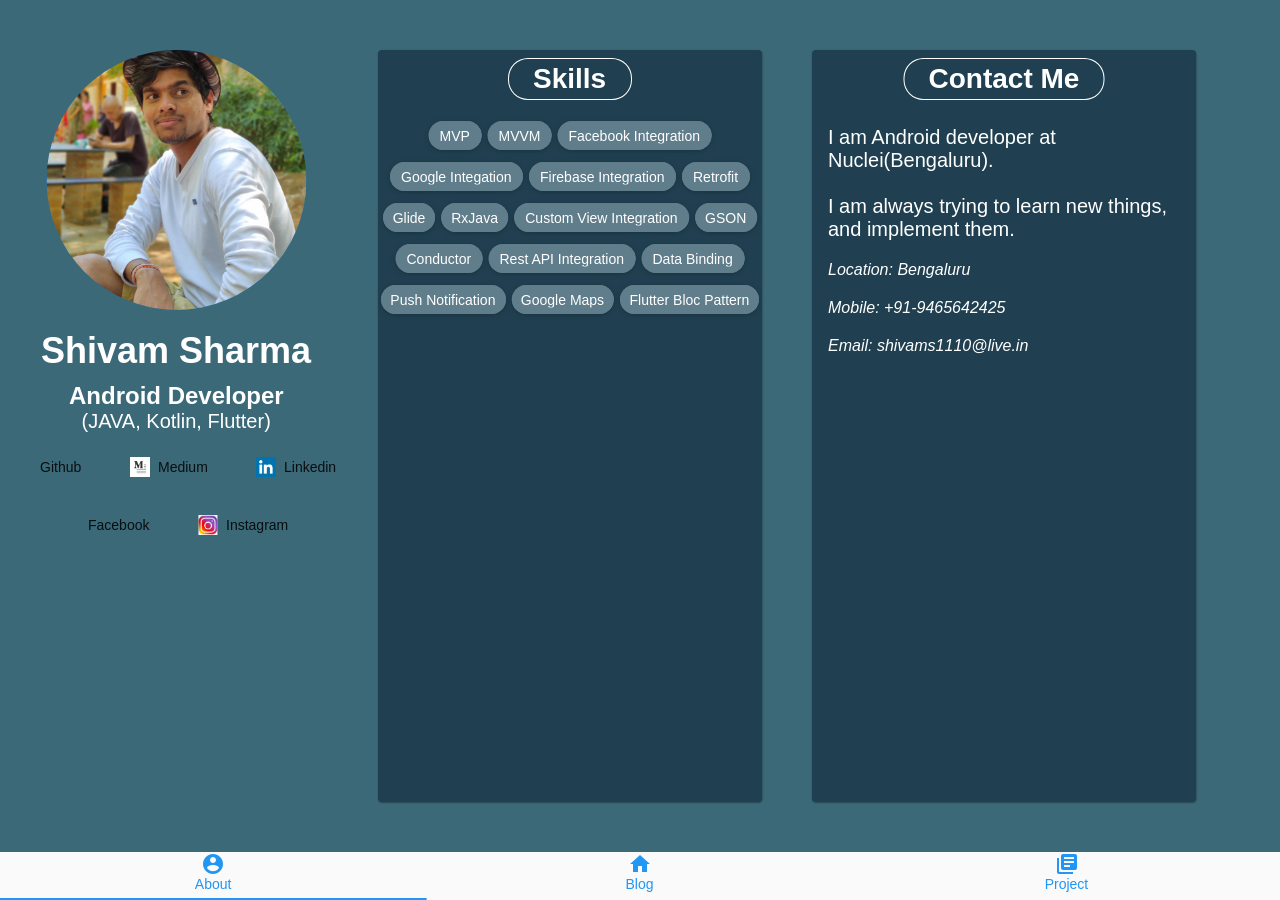
==== index.html @ 861a0473 "add index file" ====
<!DOCTYPE html>
<html>
<head>
  <meta charset="UTF-8">
  <meta content="IE=Edge" http-equiv="X-UA-Compatible">
  <meta name="description" content="A new Flutter project.">

  <!-- iOS meta tags & icons -->
  <meta name="apple-mobile-web-app-capable" content="yes">
  <meta name="apple-mobile-web-app-status-bar-style" content="black">
  <meta name="apple-mobile-web-app-title" content="portfolio">
  <link rel="apple-touch-icon" href="icons/Icon-192.png">

  <!-- Favicon -->
  <link rel="shortcut icon" type="image/png" href="favicon.png"/>

  <title>portfolio</title>
  <link rel="manifest" href="manifest.json">
</head>
<body>
  <!-- This script installs service_worker.js to provide PWA functionality to
       application. For more information, see:
       https://developers.google.com/web/fundamentals/primers/service-workers -->
  <script>
    if ('serviceWorker' in navigator) {
      window.addEventListener('load', function () {
        navigator.serviceWorker.register('flutter_service_worker.js');
      });
    }
  </script>
  <script src="main.dart.js" type="application/javascript"></script>
</body>
</html>
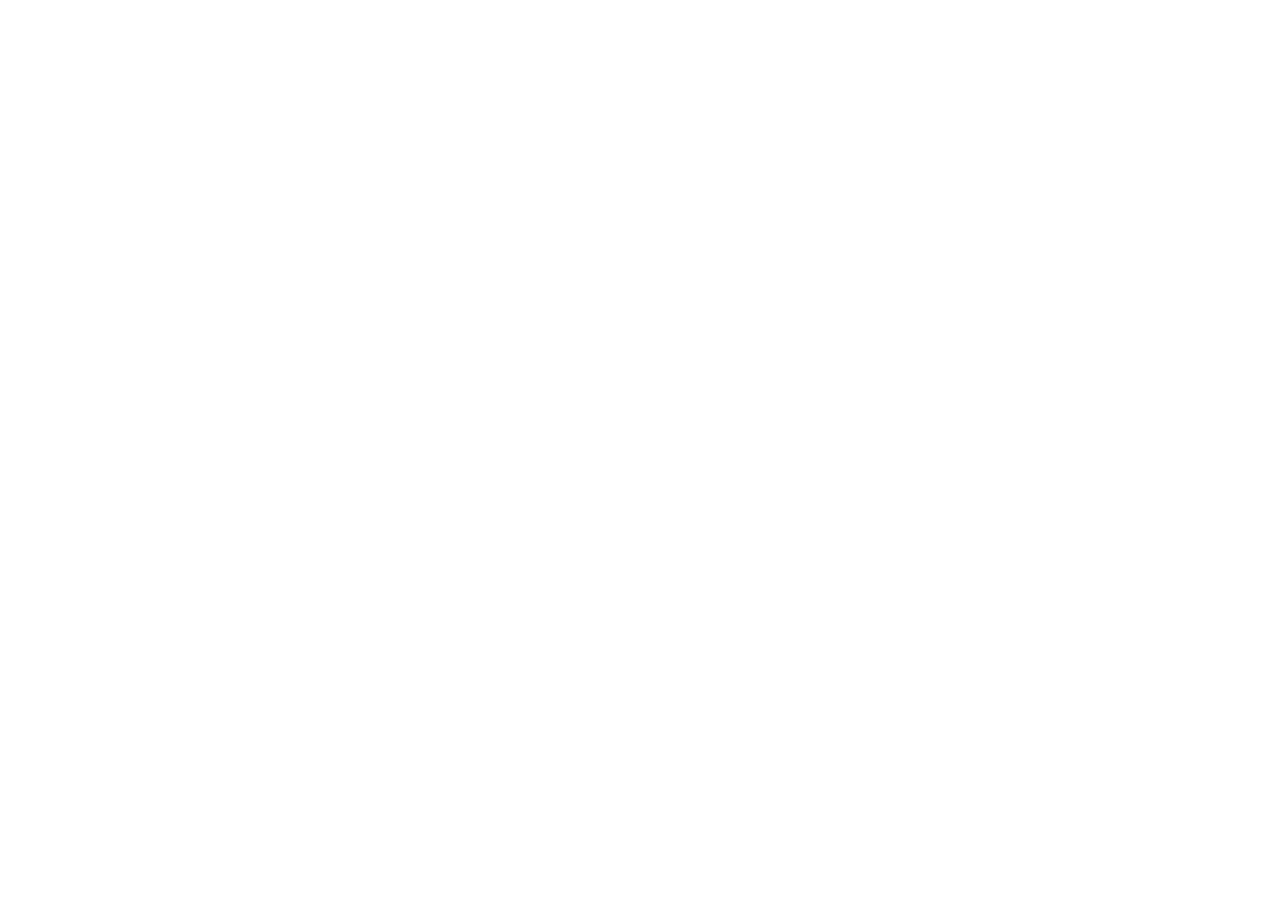
==== commit 79aa2fd2: "Add files via upload new deisgn upgaded" ====
--- a/index.html
+++ b/index.html
@@ -1,6 +1,18 @@
 <!DOCTYPE html>
 <html>
 <head>
+  <!--
+    If you are serving your web app in a path other than the root, change the
+    href value below to reflect the base path you are serving from.
+
+    The path provided below has to start and end with a slash "/" in order for
+    it to work correctly.
+
+    Fore more details:
+    * https://developer.mozilla.org/en-US/docs/Web/HTML/Element/base
+  -->
+  <base href="/">
+
   <meta charset="UTF-8">
   <meta content="IE=Edge" http-equiv="X-UA-Compatible">
   <meta name="description" content="A new Flutter project.">
@@ -12,7 +24,7 @@
   <link rel="apple-touch-icon" href="icons/Icon-192.png">
 
   <!-- Favicon -->
-  <link rel="shortcut icon" type="image/png" href="favicon.png"/>
+  <link rel="icon" type="image/png" href="favicon.png"/>
 
   <title>portfolio</title>
   <link rel="manifest" href="manifest.json">
@@ -23,8 +35,8 @@
        https://developers.google.com/web/fundamentals/primers/service-workers -->
   <script>
     if ('serviceWorker' in navigator) {
-      window.addEventListener('load', function () {
-        navigator.serviceWorker.register('flutter_service_worker.js');
+      window.addEventListener('flutter-first-frame', function () {
+        navigator.serviceWorker.register('flutter_service_worker.js?v=1422278278');
       });
     }
   </script>
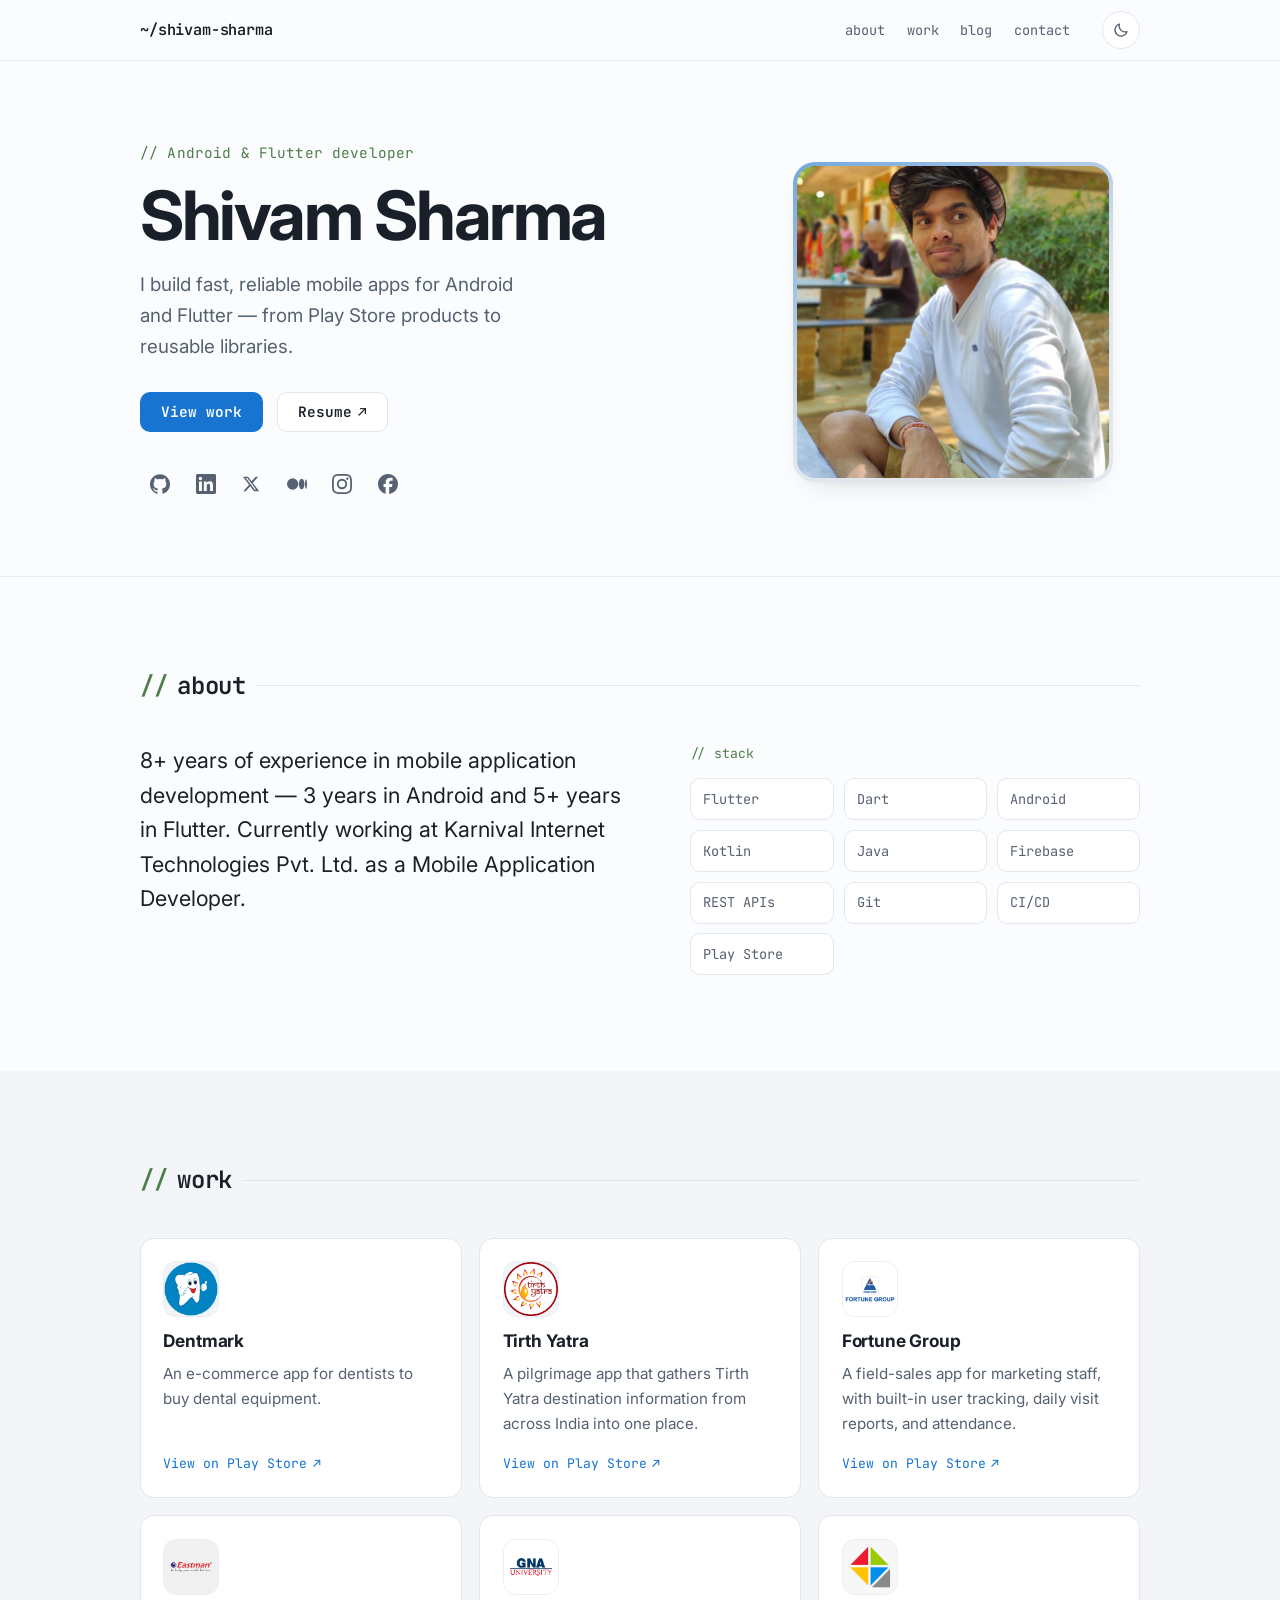
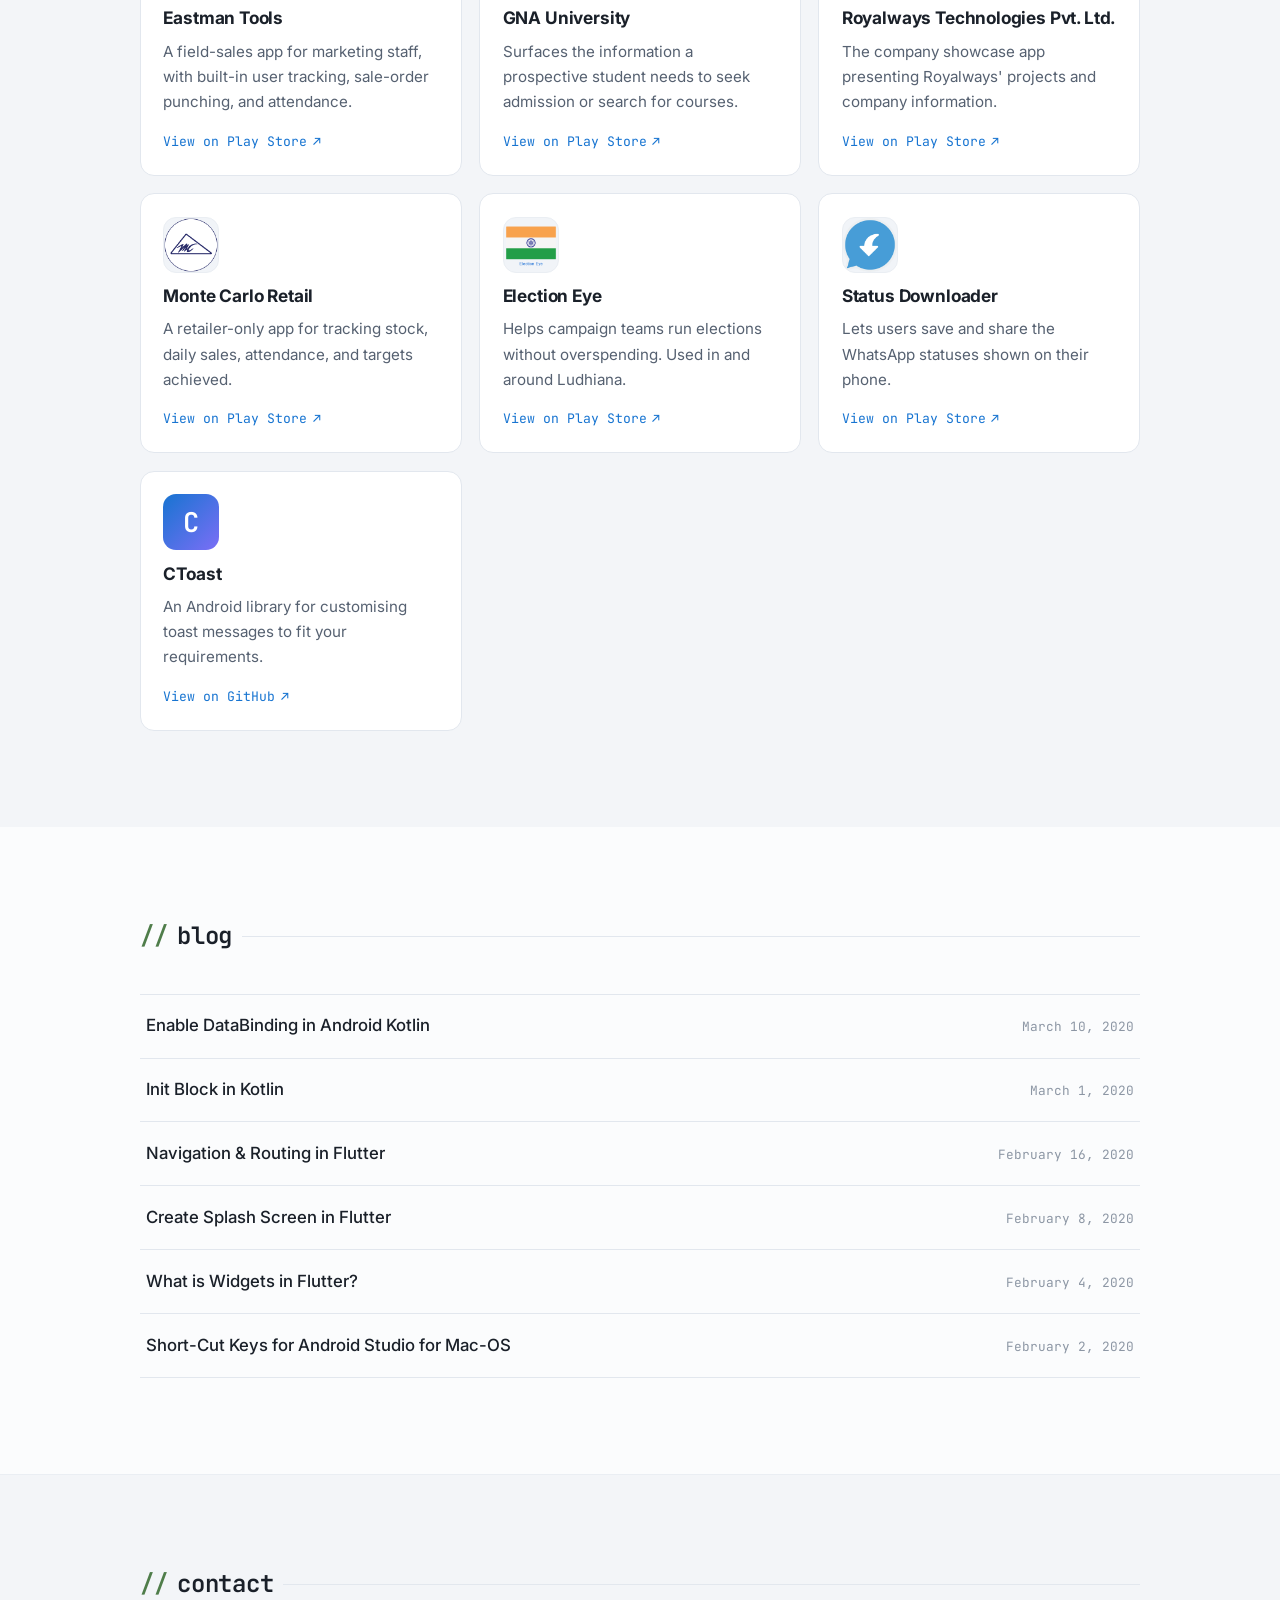
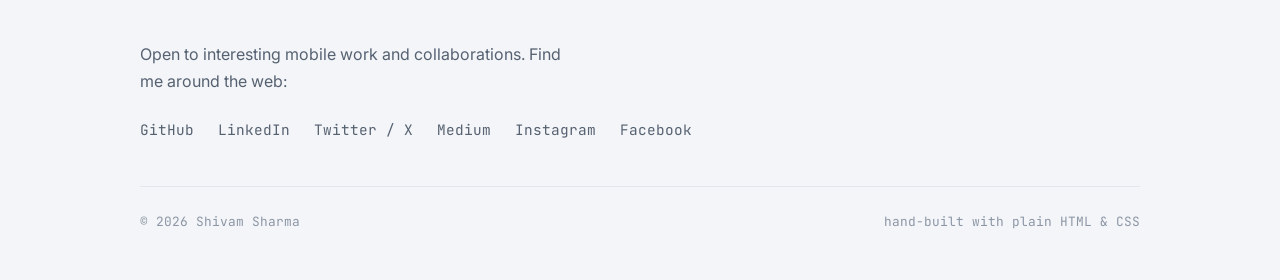
==== commit b2a6ca7c: "Rebuild portfolio as hand-crafted static site Replace the compiled Flutter web loader with a single-" ====
--- a/index.html
+++ b/index.html
@@ -1,45 +1,326 @@
 <!DOCTYPE html>
-<html>
+<html lang="en">
 <head>
-  <!--
-    If you are serving your web app in a path other than the root, change the
-    href value below to reflect the base path you are serving from.
-
-    The path provided below has to start and end with a slash "/" in order for
-    it to work correctly.
-
-    Fore more details:
-    * https://developer.mozilla.org/en-US/docs/Web/HTML/Element/base
-  -->
-  <base href="/">
-
-  <meta charset="UTF-8">
-  <meta content="IE=Edge" http-equiv="X-UA-Compatible">
-  <meta name="description" content="A new Flutter project.">
-
-  <!-- iOS meta tags & icons -->
-  <meta name="apple-mobile-web-app-capable" content="yes">
-  <meta name="apple-mobile-web-app-status-bar-style" content="black">
-  <meta name="apple-mobile-web-app-title" content="portfolio">
-  <link rel="apple-touch-icon" href="icons/Icon-192.png">
-
-  <!-- Favicon -->
-  <link rel="icon" type="image/png" href="favicon.png"/>
-
-  <title>portfolio</title>
-  <link rel="manifest" href="manifest.json">
+  <meta charset="UTF-8" />
+  <meta name="viewport" content="width=device-width, initial-scale=1" />
+
+  <title>Shivam Sharma — Android &amp; Flutter Developer</title>
+  <meta name="description" content="Shivam Sharma is an Android &amp; Flutter developer with 8+ years building mobile apps. Explore projects, writing, and ways to get in touch." />
+  <link rel="canonical" href="https://shivamsharma.dev/" />
+  <meta name="google-site-verification" content="MMOX-iyz2lDUu45Blb4ICnRbIq8Uq2aHwMs-Ljeg_sM" />
+  <meta name="theme-color" content="#0b0e13" media="(prefers-color-scheme: dark)" />
+  <meta name="theme-color" content="#fbfcfd" media="(prefers-color-scheme: light)" />
+  <link rel="icon" type="image/png" href="favicon.png" />
+
+  <!-- Open Graph -->
+  <meta property="og:type" content="website" />
+  <meta property="og:title" content="Shivam Sharma — Android &amp; Flutter Developer" />
+  <meta property="og:description" content="Android &amp; Flutter developer with 8+ years building mobile apps. Projects, writing, and contact." />
+  <meta property="og:url" content="https://shivamsharma.dev/" />
+  <meta property="og:image" content="https://shivamsharma.dev/assets/img/profile.jpg" />
+  <meta property="og:image:alt" content="Portrait of Shivam Sharma" />
+
+  <!-- Twitter -->
+  <meta name="twitter:card" content="summary_large_image" />
+  <meta name="twitter:title" content="Shivam Sharma — Android &amp; Flutter Developer" />
+  <meta name="twitter:description" content="Android &amp; Flutter developer with 8+ years building mobile apps. Projects, writing, and contact." />
+  <meta name="twitter:image" content="https://shivamsharma.dev/assets/img/profile.jpg" />
+
+  <!-- Fonts -->
+  <link rel="preconnect" href="https://fonts.googleapis.com" />
+  <link rel="preconnect" href="https://fonts.gstatic.com" crossorigin />
+  <link href="https://fonts.googleapis.com/css2?family=Inter:wght@400;500;700&family=JetBrains+Mono:wght@400;600&display=swap" rel="stylesheet" />
+
+  <link rel="stylesheet" href="styles.css" />
+
+  <!-- Structured data -->
+  <script type="application/ld+json">
+  {
+    "@context": "https://schema.org",
+    "@type": "Person",
+    "name": "Shivam Sharma",
+    "url": "https://shivamsharma.dev/",
+    "image": "https://shivamsharma.dev/assets/img/profile.jpg",
+    "jobTitle": "Android & Flutter Developer",
+    "sameAs": [
+      "https://github.com/shivams1110",
+      "https://www.linkedin.com/in/shivamsharma11/",
+      "https://twitter.com/shivams_me",
+      "https://theshivamsharma.medium.com/",
+      "https://www.instagram.com/official.shivam/",
+      "https://www.facebook.com/shivams1110"
+    ]
+  }
+  </script>
+
+  <!-- Set theme + progressive-enhancement flag before paint to avoid a flash -->
+  <script>
+    (function () {
+      var root = document.documentElement;
+      root.classList.add("js");
+      try {
+        var saved = localStorage.getItem("theme");
+        var theme = saved || (window.matchMedia("(prefers-color-scheme: light)").matches ? "light" : "dark");
+        root.setAttribute("data-theme", theme);
+      } catch (e) {
+        root.setAttribute("data-theme", "dark");
+      }
+    })();
+  </script>
+
+  <!-- Retire the old Flutter PWA service worker for returning visitors -->
+  <script>
+    if ("serviceWorker" in navigator) {
+      navigator.serviceWorker.getRegistrations().then(function (regs) {
+        regs.forEach(function (reg) { reg.unregister(); });
+      }).catch(function () {});
+      if (window.caches && caches.keys) {
+        caches.keys().then(function (keys) {
+          keys.forEach(function (key) { caches.delete(key); });
+        }).catch(function () {});
+      }
+    }
+  </script>
 </head>
 <body>
-  <!-- This script installs service_worker.js to provide PWA functionality to
-       application. For more information, see:
-       https://developers.google.com/web/fundamentals/primers/service-workers -->
-  <script>
-    if ('serviceWorker' in navigator) {
-      window.addEventListener('flutter-first-frame', function () {
-        navigator.serviceWorker.register('flutter_service_worker.js?v=1422278278');
-      });
-    }
-  </script>
-  <script src="main.dart.js" type="application/javascript"></script>
+  <a class="skip-link" href="#main">Skip to content</a>
+
+  <header class="nav" role="banner">
+    <div class="nav__inner container">
+      <a class="wordmark" href="#top" aria-label="Shivam Sharma — home">~/shivam-sharma</a>
+      <nav class="nav__links" aria-label="Section navigation">
+        <a href="#about">about</a>
+        <a href="#work">work</a>
+        <a href="#blog">blog</a>
+        <a href="#contact">contact</a>
+      </nav>
+      <button class="theme-toggle" type="button" aria-label="Toggle color theme">
+        <svg class="theme-toggle__icon theme-toggle__icon--sun" viewBox="0 0 24 24" width="18" height="18" aria-hidden="true" focusable="false">
+          <circle cx="12" cy="12" r="4.2" fill="none" stroke="currentColor" stroke-width="1.7" />
+          <g stroke="currentColor" stroke-width="1.7" stroke-linecap="round">
+            <line x1="12" y1="2.5" x2="12" y2="5" />
+            <line x1="12" y1="19" x2="12" y2="21.5" />
+            <line x1="2.5" y1="12" x2="5" y2="12" />
+            <line x1="19" y1="12" x2="21.5" y2="12" />
+            <line x1="5.2" y1="5.2" x2="6.9" y2="6.9" />
+            <line x1="17.1" y1="17.1" x2="18.8" y2="18.8" />
+            <line x1="5.2" y1="18.8" x2="6.9" y2="17.1" />
+            <line x1="17.1" y1="6.9" x2="18.8" y2="5.2" />
+          </g>
+        </svg>
+        <svg class="theme-toggle__icon theme-toggle__icon--moon" viewBox="0 0 24 24" width="18" height="18" aria-hidden="true" focusable="false">
+          <path d="M20 14.2A8.2 8.2 0 0 1 9.8 4a8.2 8.2 0 1 0 10.2 10.2z" fill="none" stroke="currentColor" stroke-width="1.7" stroke-linejoin="round" />
+        </svg>
+      </button>
+    </div>
+  </header>
+
+  <main id="main">
+    <header class="hero" id="top">
+      <div class="hero__inner container">
+        <div class="hero__text">
+          <p class="hero__eyebrow">// Android &amp; Flutter developer</p>
+          <h1 class="hero__name">Shivam Sharma</h1>
+          <p class="hero__tagline">I build fast, reliable mobile apps for Android and Flutter — from Play Store products to reusable libraries.</p>
+          <div class="hero__actions">
+            <a class="btn btn--primary" href="#work">View work</a>
+            <a class="btn btn--ghost" href="https://drive.google.com/file/d/1tiOC9bgEGX8TKTTpTkTt63_Yw4y2o0ys/view?usp=sharing" target="_blank" rel="noopener">Resume <span aria-hidden="true">↗</span></a>
+          </div>
+          <ul class="social-row" aria-label="Social profiles">
+            <li>
+              <a href="https://github.com/shivams1110" target="_blank" rel="noopener" aria-label="GitHub">
+                <svg viewBox="0 0 24 24" width="20" height="20" aria-hidden="true" focusable="false"><path fill="currentColor" d="M12 .297c-6.63 0-12 5.373-12 12 0 5.303 3.438 9.8 8.205 11.385.6.113.82-.258.82-.577 0-.285-.01-1.04-.015-2.04-3.338.724-4.042-1.61-4.042-1.61C4.422 18.07 3.633 17.7 3.633 17.7c-1.087-.744.084-.729.084-.729 1.205.084 1.838 1.236 1.838 1.236 1.07 1.835 2.809 1.305 3.495.998.108-.776.417-1.305.76-1.605-2.665-.3-5.466-1.332-5.466-5.93 0-1.31.465-2.38 1.235-3.22-.135-.303-.54-1.523.105-3.176 0 0 1.005-.322 3.3 1.23.96-.267 1.98-.399 3-.405 1.02.006 2.04.138 3 .405 2.28-1.552 3.285-1.23 3.285-1.23.645 1.653.24 2.873.12 3.176.765.84 1.23 1.91 1.23 3.22 0 4.61-2.805 5.625-5.475 5.92.42.36.81 1.096.81 2.22 0 1.606-.015 2.896-.015 3.286 0 .315.21.69.825.57C20.565 22.092 24 17.592 24 12.297c0-6.627-5.373-12-12-12" /></svg>
+              </a>
+            </li>
+            <li>
+              <a href="https://www.linkedin.com/in/shivamsharma11/" target="_blank" rel="noopener" aria-label="LinkedIn">
+                <svg viewBox="0 0 24 24" width="20" height="20" aria-hidden="true" focusable="false"><path fill="currentColor" d="M20.447 20.452h-3.554v-5.569c0-1.328-.027-3.037-1.852-3.037-1.853 0-2.136 1.445-2.136 2.939v5.667H9.351V9h3.414v1.561h.046c.477-.9 1.637-1.85 3.37-1.85 3.601 0 4.267 2.37 4.267 5.455v6.286zM5.337 7.433a2.062 2.062 0 0 1-2.063-2.065 2.064 2.064 0 1 1 2.063 2.065zm1.782 13.019H3.555V9h3.564v11.452zM22.225 0H1.771C.792 0 0 .774 0 1.729v20.542C0 23.227.792 24 1.771 24h20.451C23.2 24 24 23.227 24 22.271V1.729C24 .774 23.2 0 22.222 0h.003z" /></svg>
+              </a>
+            </li>
+            <li>
+              <a href="https://twitter.com/shivams_me" target="_blank" rel="noopener" aria-label="X (Twitter)">
+                <svg viewBox="0 0 24 24" width="18" height="18" aria-hidden="true" focusable="false"><path fill="currentColor" d="M18.244 2.25h3.308l-7.227 8.26 8.502 11.24H16.17l-5.214-6.817L4.99 21.75H1.68l7.73-8.835L1.254 2.25H8.08l4.713 6.231zm-1.161 17.52h1.833L7.084 4.126H5.117z" /></svg>
+              </a>
+            </li>
+            <li>
+              <a href="https://theshivamsharma.medium.com/" target="_blank" rel="noopener" aria-label="Medium">
+                <svg viewBox="0 0 24 24" width="20" height="20" aria-hidden="true" focusable="false"><path fill="currentColor" d="M13.54 12a6.8 6.8 0 0 1-6.77 6.82A6.8 6.8 0 0 1 0 12a6.8 6.8 0 0 1 6.77-6.82A6.8 6.8 0 0 1 13.54 12zm7.42 0c0 3.54-1.51 6.42-3.38 6.42-1.87 0-3.39-2.88-3.39-6.42s1.52-6.42 3.39-6.42 3.38 2.88 3.38 6.42M24 12c0 3.17-.53 5.75-1.19 5.75-.66 0-1.19-2.58-1.19-5.75s.53-5.75 1.19-5.75C23.47 6.25 24 8.83 24 12z" /></svg>
+              </a>
+            </li>
+            <li>
+              <a href="https://www.instagram.com/official.shivam/" target="_blank" rel="noopener" aria-label="Instagram">
+                <svg viewBox="0 0 24 24" width="20" height="20" aria-hidden="true" focusable="false"><path fill="currentColor" d="M12 2.163c3.204 0 3.584.012 4.85.07 3.252.148 4.771 1.691 4.919 4.919.058 1.265.069 1.645.069 4.849 0 3.205-.012 3.584-.069 4.849-.149 3.225-1.664 4.771-4.919 4.919-1.266.058-1.644.07-4.85.07-3.204 0-3.584-.012-4.849-.07-3.26-.149-4.771-1.699-4.919-4.92-.058-1.265-.07-1.644-.07-4.849 0-3.204.013-3.583.07-4.849.149-3.227 1.664-4.771 4.919-4.919 1.266-.057 1.645-.069 4.849-.069zM12 0C8.741 0 8.333.014 7.053.072 2.695.272.273 2.69.073 7.052.014 8.333 0 8.741 0 12c0 3.259.014 3.668.072 4.948.2 4.358 2.618 6.78 6.98 6.98C8.333 23.986 8.741 24 12 24c3.259 0 3.668-.014 4.948-.072 4.354-.2 6.782-2.618 6.979-6.98.059-1.28.073-1.689.073-4.948 0-3.259-.014-3.667-.072-4.947-.196-4.354-2.617-6.78-6.979-6.98C15.668.014 15.259 0 12 0zm0 5.838a6.162 6.162 0 1 0 0 12.324 6.162 6.162 0 0 0 0-12.324zM12 16a4 4 0 1 1 0-8 4 4 0 0 1 0 8zm6.406-11.845a1.44 1.44 0 1 0 0 2.881 1.44 1.44 0 0 0 0-2.881z" /></svg>
+              </a>
+            </li>
+            <li>
+              <a href="https://www.facebook.com/shivams1110" target="_blank" rel="noopener" aria-label="Facebook">
+                <svg viewBox="0 0 24 24" width="20" height="20" aria-hidden="true" focusable="false"><path fill="currentColor" d="M9.101 23.691v-7.98H6.627v-3.667h2.474v-1.58c0-4.085 1.848-5.978 5.858-5.978.401 0 .955.042 1.468.103a8.68 8.68 0 0 1 1.141.195v3.325a8.623 8.623 0 0 0-.653-.036 26.805 26.805 0 0 0-.733-.009c-.707 0-1.259.096-1.675.309a1.686 1.686 0 0 0-.679.622c-.258.42-.374.995-.374 1.752v1.297h3.919l-.386 2.103-.287 1.564h-3.246v8.245C19.396 23.238 24 18.179 24 12.044c0-6.627-5.373-12-12-12s-12 5.373-12 12c0 5.628 3.874 10.35 9.101 11.647z" /></svg>
+              </a>
+            </li>
+          </ul>
+        </div>
+        <div class="hero__portrait">
+          <img src="assets/img/profile.jpg" width="440" height="440" alt="Portrait of Shivam Sharma" />
+        </div>
+      </div>
+    </header>
+
+    <section class="section" id="about">
+      <div class="container">
+        <h2 class="section__heading"><span class="comment">//</span> about</h2>
+        <div class="about">
+          <p class="about__bio">8+ years of experience in mobile application development — 3 years in Android and 5+ years in Flutter. Currently working at Karnival Internet Technologies Pvt. Ltd. as a Mobile Application Developer.</p>
+          <div class="about__skills">
+            <p class="skills__label">// stack</p>
+            <ul class="skills">
+              <li>Flutter</li>
+              <li>Dart</li>
+              <li>Android</li>
+              <li>Kotlin</li>
+              <li>Java</li>
+              <li>Firebase</li>
+              <li>REST APIs</li>
+              <li>Git</li>
+              <li>CI/CD</li>
+              <li>Play Store</li>
+            </ul>
+          </div>
+        </div>
+      </div>
+    </section>
+
+    <section class="section" id="work">
+      <div class="container">
+        <h2 class="section__heading"><span class="comment">//</span> work</h2>
+        <ul class="projects">
+          <li class="card reveal">
+            <div class="card__icon"><img src="assets/img/projects/dentmark.webp" width="56" height="56" alt="" loading="lazy" /></div>
+            <h3 class="card__title">Dentmark</h3>
+            <p class="card__desc">An e-commerce app for dentists to buy dental equipment.</p>
+            <a class="card__link" href="https://play.google.com/store/apps/details?id=com.royalways.dentmark" target="_blank" rel="noopener">View on Play Store <span aria-hidden="true">↗</span></a>
+          </li>
+          <li class="card reveal">
+            <div class="card__icon"><img src="assets/img/projects/tirth-yatra.webp" width="56" height="56" alt="" loading="lazy" /></div>
+            <h3 class="card__title">Tirth Yatra</h3>
+            <p class="card__desc">A pilgrimage app that gathers Tirth Yatra destination information from across India into one place.</p>
+            <a class="card__link" href="https://play.google.com/store/apps/details?id=com.royalways.tirathyatra" target="_blank" rel="noopener">View on Play Store <span aria-hidden="true">↗</span></a>
+          </li>
+          <li class="card reveal">
+            <div class="card__icon"><img src="assets/img/projects/fortune-group.webp" width="56" height="56" alt="" loading="lazy" /></div>
+            <h3 class="card__title">Fortune Group</h3>
+            <p class="card__desc">A field-sales app for marketing staff, with built-in user tracking, daily visit reports, and attendance.</p>
+            <a class="card__link" href="https://play.google.com/store/apps/details?id=com.royalways.fortunegroup" target="_blank" rel="noopener">View on Play Store <span aria-hidden="true">↗</span></a>
+          </li>
+          <li class="card reveal">
+            <div class="card__icon"><img src="assets/img/projects/eastman-tools.webp" width="56" height="56" alt="" loading="lazy" /></div>
+            <h3 class="card__title">Eastman Tools</h3>
+            <p class="card__desc">A field-sales app for marketing staff, with built-in user tracking, sale-order punching, and attendance.</p>
+            <a class="card__link" href="https://play.google.com/store/apps/details?id=com.royalways.eastmantools" target="_blank" rel="noopener">View on Play Store <span aria-hidden="true">↗</span></a>
+          </li>
+          <li class="card reveal">
+            <div class="card__icon"><img src="assets/img/projects/gna-university.webp" width="56" height="56" alt="" loading="lazy" /></div>
+            <h3 class="card__title">GNA University</h3>
+            <p class="card__desc">Surfaces the information a prospective student needs to seek admission or search for courses.</p>
+            <a class="card__link" href="https://play.google.com/store/apps/details?id=com.royalways.gnauniversity" target="_blank" rel="noopener">View on Play Store <span aria-hidden="true">↗</span></a>
+          </li>
+          <li class="card reveal">
+            <div class="card__icon"><img src="assets/img/projects/royalways.webp" width="56" height="56" alt="" loading="lazy" /></div>
+            <h3 class="card__title">Royalways Technologies Pvt. Ltd.</h3>
+            <p class="card__desc">The company showcase app presenting Royalways' projects and company information.</p>
+            <a class="card__link" href="https://play.google.com/store/apps/details?id=com.royalways.royalways" target="_blank" rel="noopener">View on Play Store <span aria-hidden="true">↗</span></a>
+          </li>
+          <li class="card reveal">
+            <div class="card__icon"><img src="assets/img/projects/monte-carlo.webp" width="56" height="56" alt="" loading="lazy" /></div>
+            <h3 class="card__title">Monte Carlo Retail</h3>
+            <p class="card__desc">A retailer-only app for tracking stock, daily sales, attendance, and targets achieved.</p>
+            <a class="card__link" href="https://play.google.com/store/apps/details?id=com.royalways.montecarloretail" target="_blank" rel="noopener">View on Play Store <span aria-hidden="true">↗</span></a>
+          </li>
+          <li class="card reveal">
+            <div class="card__icon"><img src="assets/img/projects/election-eye.webp" width="56" height="56" alt="" loading="lazy" /></div>
+            <h3 class="card__title">Election Eye</h3>
+            <p class="card__desc">Helps campaign teams run elections without overspending. Used in and around Ludhiana.</p>
+            <a class="card__link" href="https://play.google.com/store/apps/details?id=election.royalways.com" target="_blank" rel="noopener">View on Play Store <span aria-hidden="true">↗</span></a>
+          </li>
+          <li class="card reveal">
+            <div class="card__icon"><img src="assets/img/projects/status-downloader.webp" width="56" height="56" alt="" loading="lazy" /></div>
+            <h3 class="card__title">Status Downloader</h3>
+            <p class="card__desc">Lets users save and share the WhatsApp statuses shown on their phone.</p>
+            <a class="card__link" href="https://play.google.com/store/apps/details?id=com.developertechie.statusdownloader" target="_blank" rel="noopener">View on Play Store <span aria-hidden="true">↗</span></a>
+          </li>
+          <li class="card reveal">
+            <div class="card__icon card__icon--mono" aria-hidden="true"><span>C</span></div>
+            <h3 class="card__title">CToast</h3>
+            <p class="card__desc">An Android library for customising toast messages to fit your requirements.</p>
+            <a class="card__link" href="https://github.com/shivams1011/CToast" target="_blank" rel="noopener">View on GitHub <span aria-hidden="true">↗</span></a>
+          </li>
+        </ul>
+      </div>
+    </section>
+
+    <section class="section" id="blog">
+      <div class="container">
+        <h2 class="section__heading"><span class="comment">//</span> blog</h2>
+        <ul class="posts">
+          <li class="post reveal">
+            <a class="post__link" href="http://developertechie.com/2020/03/enable-databinding-in-android-kotlin/" target="_blank" rel="noopener">
+              <span class="post__title">Enable DataBinding in Android Kotlin</span>
+              <time class="post__date" datetime="2020-03-10">March 10, 2020</time>
+            </a>
+          </li>
+          <li class="post reveal">
+            <a class="post__link" href="http://developertechie.com/2020/03/init-block-in-kotlin/" target="_blank" rel="noopener">
+              <span class="post__title">Init Block in Kotlin</span>
+              <time class="post__date" datetime="2020-03-01">March 1, 2020</time>
+            </a>
+          </li>
+          <li class="post reveal">
+            <a class="post__link" href="http://developertechie.com/2020/02/navigation-routing-in-flutter/" target="_blank" rel="noopener">
+              <span class="post__title">Navigation &amp; Routing in Flutter</span>
+              <time class="post__date" datetime="2020-02-16">February 16, 2020</time>
+            </a>
+          </li>
+          <li class="post reveal">
+            <a class="post__link" href="http://developertechie.com/2020/02/create-splash-screen-in-flutter/" target="_blank" rel="noopener">
+              <span class="post__title">Create Splash Screen in Flutter</span>
+              <time class="post__date" datetime="2020-02-08">February 8, 2020</time>
+            </a>
+          </li>
+          <li class="post reveal">
+            <a class="post__link" href="http://developertechie.com/2020/02/what-is-widgets-in-flutter/" target="_blank" rel="noopener">
+              <span class="post__title">What is Widgets in Flutter?</span>
+              <time class="post__date" datetime="2020-02-04">February 4, 2020</time>
+            </a>
+          </li>
+          <li class="post reveal">
+            <a class="post__link" href="http://developertechie.com/2020/02/short-cut-keys-for-android-studio-for-mac-os/" target="_blank" rel="noopener">
+              <span class="post__title">Short-Cut Keys for Android Studio for Mac-OS</span>
+              <time class="post__date" datetime="2020-02-02">February 2, 2020</time>
+            </a>
+          </li>
+        </ul>
+      </div>
+    </section>
+  </main>
+
+  <footer class="footer" id="contact">
+    <div class="container">
+      <h2 class="section__heading"><span class="comment">//</span> contact</h2>
+      <p class="footer__lead">Open to interesting mobile work and collaborations. Find me around the web:</p>
+      <ul class="footer__links">
+        <li><a href="https://github.com/shivams1110" target="_blank" rel="noopener">GitHub</a></li>
+        <li><a href="https://www.linkedin.com/in/shivamsharma11/" target="_blank" rel="noopener">LinkedIn</a></li>
+        <li><a href="https://twitter.com/shivams_me" target="_blank" rel="noopener">Twitter / X</a></li>
+        <li><a href="https://theshivamsharma.medium.com/" target="_blank" rel="noopener">Medium</a></li>
+        <li><a href="https://www.instagram.com/official.shivam/" target="_blank" rel="noopener">Instagram</a></li>
+        <li><a href="https://www.facebook.com/shivams1110" target="_blank" rel="noopener">Facebook</a></li>
+      </ul>
+      <div class="footer__meta">
+        <span>© <span id="year">2026</span> Shivam Sharma</span>
+        <span class="footer__built">hand-built with plain HTML &amp; CSS</span>
+      </div>
+    </div>
+  </footer>
+
+  <script src="main.js" defer></script>
 </body>
 </html>
--- a/styles.css
+++ b/styles.css
@@ -0,0 +1,525 @@
+/* =============================================================
+   Shivam Sharma — portfolio
+   Modern dev-minimal: the page as a well-commented source file.
+   JetBrains Mono = structural/machine layer, Inter = prose layer.
+   ============================================================= */
+
+:root {
+  /* dark is the default theme (also the no-JS fallback) */
+  --bg: #0b0e13;
+  --bg-soft: #0f131a;
+  --surface: #141a22;
+  --surface-2: #1a212b;
+  --border: #262d39;
+  --border-soft: #1d232d;
+
+  --text: #e7ebf2;
+  --text-muted: #97a1b1;
+  --text-faint: #616b78;
+
+  --accent: #58b7f5;        /* interactive: links, buttons, focus */
+  --accent-strong: #7cc7f7;
+  --accent-contrast: #06121c; /* text on filled accent */
+  --comment: #7ea87a;       /* reserved for the // section markers */
+
+  --mono: "JetBrains Mono", ui-monospace, SFMono-Regular, Menlo, Consolas, monospace;
+  --sans: "Inter", -apple-system, BlinkMacSystemFont, "Segoe UI", Roboto, Helvetica, Arial, sans-serif;
+
+  --radius: 14px;
+  --radius-sm: 10px;
+  --maxw: 1080px;
+  --pad-x: clamp(1.25rem, 5vw, 2.5rem);
+  --shadow: 0 1px 0 rgba(255, 255, 255, 0.02), 0 12px 30px -18px rgba(0, 0, 0, 0.7);
+}
+
+:root[data-theme="light"] {
+  --bg: #fbfcfd;
+  --bg-soft: #f3f5f8;
+  --surface: #ffffff;
+  --surface-2: #f1f4f8;
+  --border: #e2e7ee;
+  --border-soft: #eaeef3;
+
+  --text: #1a2029;
+  --text-muted: #566171;
+  --text-faint: #8c96a4;
+
+  --accent: #1774d1;
+  --accent-strong: #135fac;
+  --accent-contrast: #ffffff;
+  --comment: #4f7d4a;
+
+  --shadow: 0 1px 0 rgba(16, 24, 40, 0.02), 0 14px 30px -20px rgba(16, 24, 40, 0.25);
+}
+
+/* ---------- base ---------- */
+
+*,
+*::before,
+*::after { box-sizing: border-box; }
+
+html {
+  scroll-behavior: smooth;
+  -webkit-text-size-adjust: 100%;
+}
+
+body {
+  margin: 0;
+  background: var(--bg);
+  color: var(--text);
+  font-family: var(--sans);
+  font-size: 1rem;
+  line-height: 1.65;
+  font-weight: 400;
+  -webkit-font-smoothing: antialiased;
+  text-rendering: optimizeLegibility;
+  overflow-x: hidden;
+}
+
+img { max-width: 100%; display: block; }
+
+a { color: var(--accent); text-decoration: none; }
+
+h1, h2, h3 { margin: 0; line-height: 1.1; font-weight: 700; }
+
+ul { margin: 0; padding: 0; list-style: none; }
+
+.container {
+  width: 100%;
+  max-width: var(--maxw);
+  margin-inline: auto;
+  padding-inline: var(--pad-x);
+}
+
+/* Visible focus for keyboard users only */
+:focus-visible {
+  outline: 2px solid var(--accent);
+  outline-offset: 3px;
+  border-radius: 4px;
+}
+
+.skip-link {
+  position: absolute;
+  left: 50%;
+  top: 0;
+  transform: translate(-50%, -120%);
+  z-index: 100;
+  background: var(--accent);
+  color: var(--accent-contrast);
+  font-family: var(--mono);
+  font-size: 0.85rem;
+  padding: 0.5rem 0.9rem;
+  border-radius: 0 0 var(--radius-sm) var(--radius-sm);
+  transition: transform 0.18s ease;
+}
+.skip-link:focus { transform: translate(-50%, 0); }
+
+/* ---------- nav ---------- */
+
+.nav {
+  position: sticky;
+  top: 0;
+  z-index: 40;
+  background: color-mix(in srgb, var(--bg) 82%, transparent);
+  backdrop-filter: saturate(140%) blur(10px);
+  border-bottom: 1px solid var(--border-soft);
+}
+
+.nav__inner {
+  display: flex;
+  align-items: center;
+  gap: 1rem;
+  min-height: 60px;
+}
+
+.wordmark {
+  font-family: var(--mono);
+  font-weight: 600;
+  font-size: 0.95rem;
+  color: var(--text);
+  letter-spacing: -0.01em;
+  white-space: nowrap;
+}
+.wordmark:hover { color: var(--accent); }
+
+.nav__links {
+  display: flex;
+  gap: 1.35rem;
+  margin-left: auto;
+  font-family: var(--mono);
+  font-size: 0.85rem;
+}
+.nav__links a {
+  color: var(--text-muted);
+  position: relative;
+  padding: 0.15rem 0;
+}
+.nav__links a::after {
+  content: "";
+  position: absolute;
+  left: 0;
+  bottom: -2px;
+  width: 100%;
+  height: 1.5px;
+  background: var(--accent);
+  transform: scaleX(0);
+  transform-origin: left;
+  transition: transform 0.2s ease;
+}
+.nav__links a:hover { color: var(--text); }
+.nav__links a:hover::after { transform: scaleX(1); }
+
+.theme-toggle {
+  margin-left: 0.25rem;
+  display: inline-grid;
+  place-items: center;
+  width: 38px;
+  height: 38px;
+  border: 1px solid var(--border);
+  border-radius: 50%;
+  background: var(--surface);
+  color: var(--text-muted);
+  cursor: pointer;
+  transition: color 0.18s ease, border-color 0.18s ease, background 0.18s ease;
+  flex-shrink: 0;
+}
+.theme-toggle:hover { color: var(--accent); border-color: var(--accent); }
+.nav__links + .theme-toggle { margin-left: 1rem; }
+
+.theme-toggle__icon { grid-area: 1 / 1; }
+:root[data-theme="light"] .theme-toggle__icon--sun { display: none; }
+:root[data-theme="dark"] .theme-toggle__icon--moon,
+:root:not([data-theme="light"]) .theme-toggle__icon--moon { display: none; }
+
+/* ---------- hero ---------- */
+
+.hero {
+  padding-top: clamp(2.75rem, 7vw, 5rem);
+  padding-bottom: clamp(2.5rem, 6vw, 4.5rem);
+  border-bottom: 1px solid var(--border-soft);
+}
+
+.hero__inner {
+  display: grid;
+  grid-template-columns: minmax(0, 1.35fr) minmax(0, 0.9fr);
+  gap: clamp(2rem, 5vw, 4rem);
+  align-items: center;
+}
+.hero__text { min-width: 0; }
+
+.hero__eyebrow {
+  font-family: var(--mono);
+  color: var(--comment);
+  font-size: 0.9rem;
+  margin: 0 0 1rem;
+  letter-spacing: 0.01em;
+}
+
+.hero__name {
+  font-size: clamp(2.6rem, 6.5vw, 4.25rem);
+  font-weight: 700;
+  letter-spacing: -0.035em;
+  line-height: 1.02;
+  margin: 0;
+}
+
+.hero__tagline {
+  color: var(--text-muted);
+  font-size: clamp(1.02rem, 1.6vw, 1.18rem);
+  max-width: 34ch;
+  margin: 1.15rem 0 0;
+}
+
+.hero__actions {
+  display: flex;
+  flex-wrap: wrap;
+  gap: 0.85rem;
+  margin-top: 1.9rem;
+}
+
+.btn {
+  font-family: var(--mono);
+  font-size: 0.9rem;
+  font-weight: 600;
+  padding: 0.72rem 1.25rem;
+  border-radius: var(--radius-sm);
+  border: 1px solid transparent;
+  transition: transform 0.15s ease, background 0.18s ease, border-color 0.18s ease, color 0.18s ease;
+  display: inline-flex;
+  align-items: center;
+  gap: 0.4rem;
+  line-height: 1;
+}
+.btn:hover { transform: translateY(-2px); }
+.btn--primary {
+  background: var(--accent);
+  color: var(--accent-contrast);
+}
+.btn--primary:hover { background: var(--accent-strong); }
+.btn--ghost {
+  border-color: var(--border);
+  color: var(--text);
+  background: var(--surface);
+}
+.btn--ghost:hover { border-color: var(--accent); color: var(--accent); }
+
+.social-row {
+  display: flex;
+  gap: 0.35rem;
+  margin-top: 2rem;
+  flex-wrap: wrap;
+}
+.social-row a {
+  display: inline-grid;
+  place-items: center;
+  width: 40px;
+  height: 40px;
+  border-radius: var(--radius-sm);
+  color: var(--text-muted);
+  transition: color 0.18s ease, background 0.18s ease, transform 0.15s ease;
+}
+.social-row a:hover {
+  color: var(--accent);
+  background: var(--surface);
+  transform: translateY(-2px);
+}
+
+.hero__portrait {
+  justify-self: center;
+  width: min(320px, 78vw);
+  aspect-ratio: 1;
+  border-radius: 22px;
+  padding: 4px;
+  background: linear-gradient(150deg, color-mix(in srgb, var(--accent) 55%, transparent), transparent 60%), var(--border);
+  box-shadow: var(--shadow);
+}
+.hero__portrait img {
+  width: 100%;
+  height: 100%;
+  object-fit: cover;
+  border-radius: 18px;
+}
+
+/* ---------- section shell ---------- */
+
+.section { padding-block: clamp(3.5rem, 8vw, 6rem); }
+.section:nth-of-type(even) { background: var(--bg-soft); }
+
+.section__heading {
+  font-family: var(--mono);
+  font-weight: 600;
+  font-size: clamp(1.15rem, 2.4vw, 1.5rem);
+  color: var(--text);
+  letter-spacing: -0.01em;
+  display: flex;
+  align-items: center;
+  gap: 0.6rem;
+  margin-bottom: clamp(1.75rem, 4vw, 2.75rem);
+}
+.section__heading .comment { color: var(--comment); }
+.section__heading::after {
+  content: "";
+  flex: 1;
+  height: 1px;
+  background: var(--border);
+}
+
+/* ---------- about ---------- */
+
+.about {
+  display: grid;
+  grid-template-columns: minmax(0, 1.1fr) minmax(0, 1fr);
+  gap: clamp(1.75rem, 5vw, 3.5rem);
+  align-items: start;
+}
+.about__skills { min-width: 0; }
+.about__bio {
+  font-size: clamp(1.1rem, 2vw, 1.35rem);
+  line-height: 1.6;
+  color: var(--text);
+  margin: 0;
+  max-width: 46ch;
+}
+.about__bio strong { color: var(--accent); }
+
+.skills__label {
+  font-family: var(--mono);
+  color: var(--comment);
+  font-size: 0.82rem;
+  margin: 0 0 0.85rem;
+}
+.skills {
+  display: grid;
+  grid-template-columns: repeat(auto-fill, minmax(120px, 1fr));
+  gap: 0.6rem;
+}
+.skills li {
+  font-family: var(--mono);
+  font-size: 0.85rem;
+  color: var(--text-muted);
+  background: var(--surface);
+  border: 1px solid var(--border);
+  border-radius: var(--radius-sm);
+  padding: 0.55rem 0.75rem;
+  transition: color 0.18s ease, border-color 0.18s ease;
+}
+.skills li:hover { color: var(--text); border-color: var(--accent); }
+
+/* ---------- work / project cards ---------- */
+
+.projects {
+  display: grid;
+  grid-template-columns: repeat(auto-fill, minmax(min(100%, 300px), 1fr));
+  gap: 1.1rem;
+}
+.card {
+  display: flex;
+  flex-direction: column;
+  gap: 0.7rem;
+  background: var(--surface);
+  border: 1px solid var(--border);
+  border-radius: var(--radius);
+  padding: 1.4rem;
+  transition: transform 0.18s ease, border-color 0.18s ease, box-shadow 0.18s ease;
+}
+.card:hover {
+  transform: translateY(-3px);
+  border-color: color-mix(in srgb, var(--accent) 55%, var(--border));
+  box-shadow: var(--shadow);
+}
+.card__icon {
+  width: 56px;
+  height: 56px;
+  border-radius: 13px;
+  overflow: hidden;
+  background: var(--surface-2);
+  border: 1px solid var(--border-soft);
+  flex-shrink: 0;
+}
+.card__icon img { width: 100%; height: 100%; object-fit: cover; }
+.card__icon--mono {
+  display: grid;
+  place-items: center;
+  border: none;
+  background: linear-gradient(135deg, var(--accent), #7b6ef6);
+}
+.card__icon--mono span {
+  font-family: var(--mono);
+  font-weight: 600;
+  font-size: 1.7rem;
+  color: #fff;
+}
+.card__title {
+  font-size: 1.08rem;
+  font-weight: 700;
+  letter-spacing: -0.01em;
+  margin-top: 0.15rem;
+}
+.card__desc {
+  color: var(--text-muted);
+  font-size: 0.95rem;
+  margin: 0;
+  flex: 1;
+}
+.card__link {
+  font-family: var(--mono);
+  font-size: 0.82rem;
+  color: var(--accent);
+  margin-top: 0.35rem;
+  display: inline-flex;
+  align-items: center;
+  gap: 0.35rem;
+  align-self: flex-start;
+}
+.card__link:hover { color: var(--accent-strong); text-decoration: underline; text-underline-offset: 3px; }
+
+/* ---------- blog ---------- */
+
+.posts { border-top: 1px solid var(--border); }
+.post { border-bottom: 1px solid var(--border); }
+.post__link {
+  display: flex;
+  align-items: baseline;
+  justify-content: space-between;
+  gap: 1rem;
+  padding: 1.1rem 0.4rem;
+  color: var(--text);
+  transition: padding-left 0.18s ease, color 0.18s ease;
+}
+.post__link:hover { padding-left: 0.9rem; color: var(--accent); }
+.post__title { font-size: 1.05rem; font-weight: 500; }
+.post__date {
+  font-family: var(--mono);
+  font-size: 0.8rem;
+  color: var(--text-faint);
+  white-space: nowrap;
+  flex-shrink: 0;
+}
+
+/* ---------- footer / contact ---------- */
+
+.footer {
+  padding-block: clamp(3.5rem, 8vw, 6rem) clamp(2rem, 5vw, 3rem);
+  border-top: 1px solid var(--border-soft);
+  background: var(--bg-soft);
+}
+.footer__lead {
+  color: var(--text-muted);
+  max-width: 44ch;
+  margin: 0 0 1.5rem;
+}
+.footer__links {
+  display: flex;
+  flex-wrap: wrap;
+  gap: 0.6rem 1.5rem;
+  font-family: var(--mono);
+  font-size: 0.9rem;
+}
+.footer__links a { color: var(--text-muted); }
+.footer__links a:hover { color: var(--accent); text-decoration: underline; text-underline-offset: 3px; }
+.footer__meta {
+  display: flex;
+  flex-wrap: wrap;
+  justify-content: space-between;
+  gap: 0.5rem 1.5rem;
+  margin-top: 2.75rem;
+  padding-top: 1.5rem;
+  border-top: 1px solid var(--border);
+  font-family: var(--mono);
+  font-size: 0.8rem;
+  color: var(--text-faint);
+}
+
+/* ---------- progressive scroll reveal (JS only) ---------- */
+
+.js .reveal {
+  opacity: 0;
+  transform: translateY(18px);
+  transition: opacity 0.6s ease, transform 0.6s ease;
+}
+.js .reveal.is-visible {
+  opacity: 1;
+  transform: none;
+}
+
+/* ---------- responsive ---------- */
+
+@media (max-width: 860px) {
+  .hero__inner { grid-template-columns: minmax(0, 1fr); }
+  .hero__portrait { grid-row: 1; justify-self: start; }
+  .about { grid-template-columns: minmax(0, 1fr); }
+}
+
+@media (max-width: 600px) {
+  .nav__links { display: none; }
+  .nav__links + .theme-toggle { margin-left: auto; }
+  .post__link { flex-direction: column; gap: 0.25rem; }
+  .post__date { order: -1; }
+}
+
+@media (prefers-reduced-motion: reduce) {
+  html { scroll-behavior: auto; }
+  .js .reveal { opacity: 1; transform: none; transition: none; }
+  .btn:hover, .card:hover, .social-row a:hover { transform: none; }
+  * { transition-duration: 0.001ms !important; }
+}
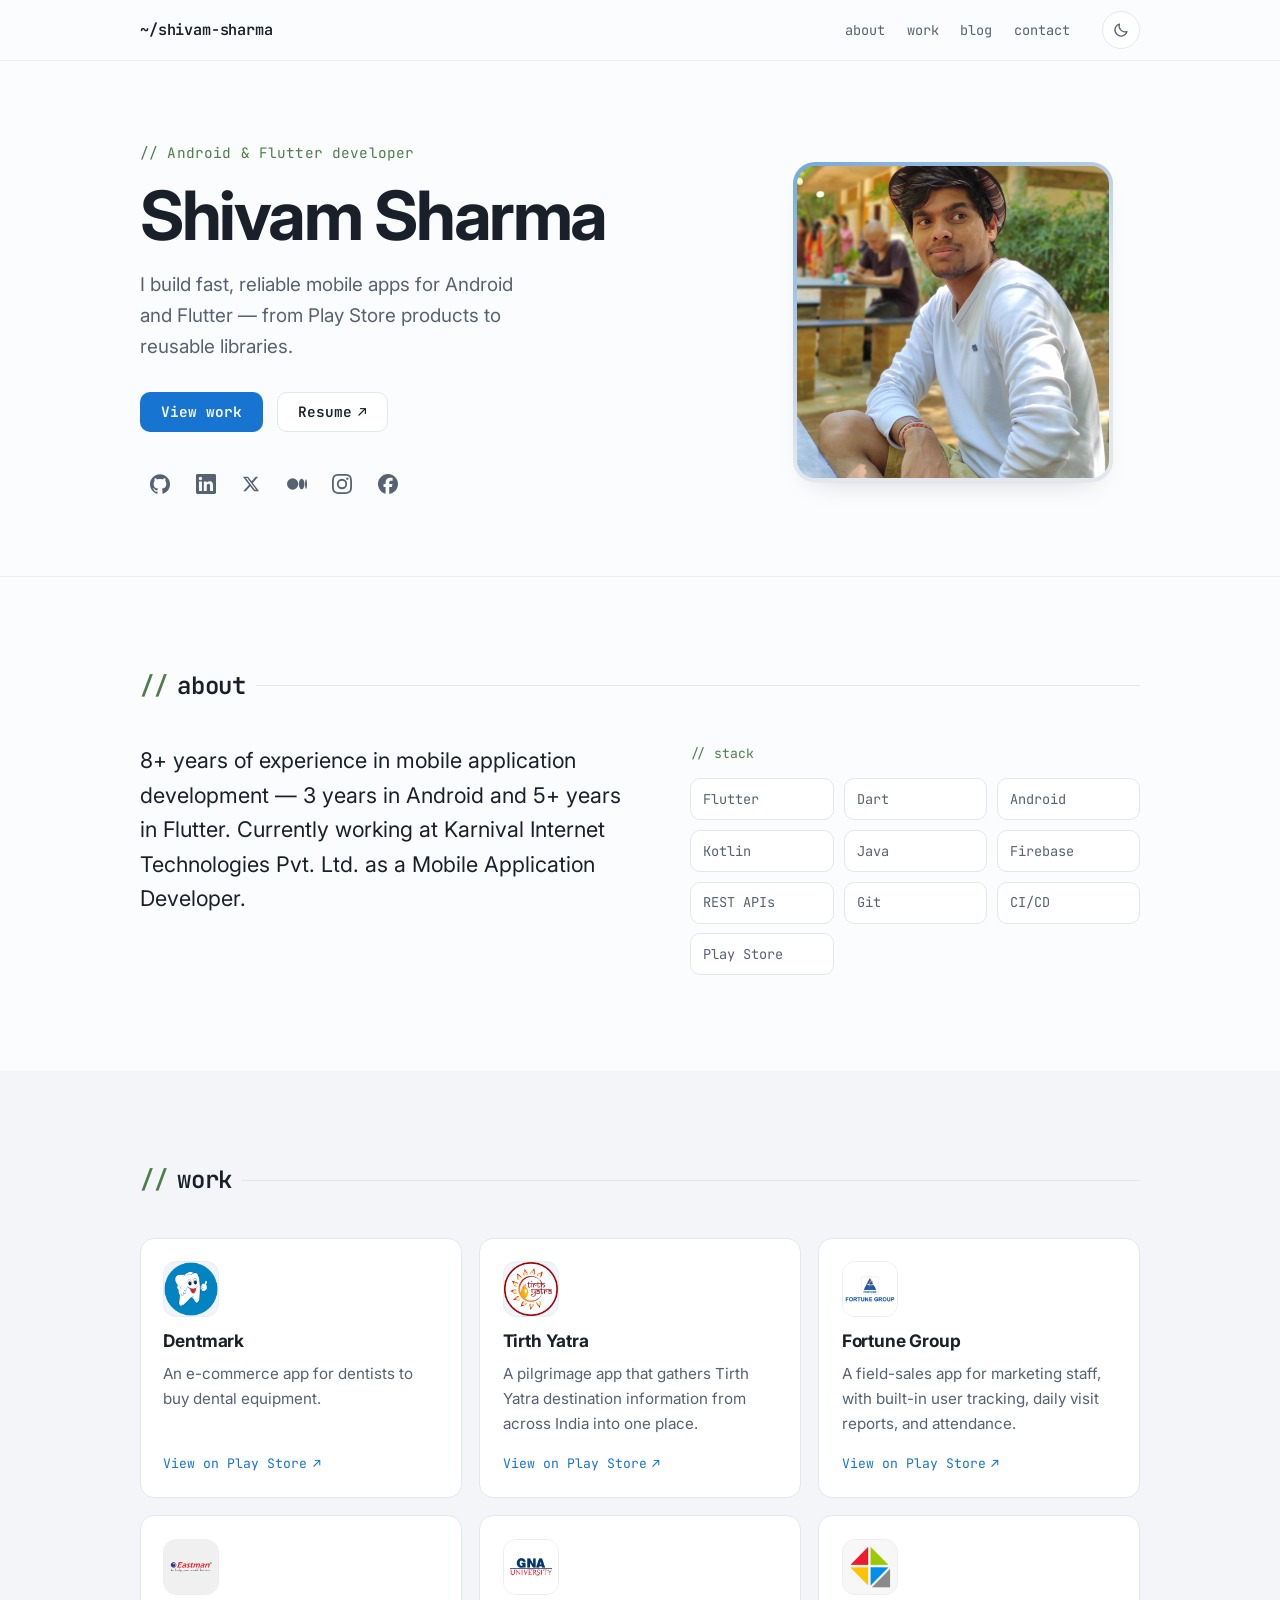
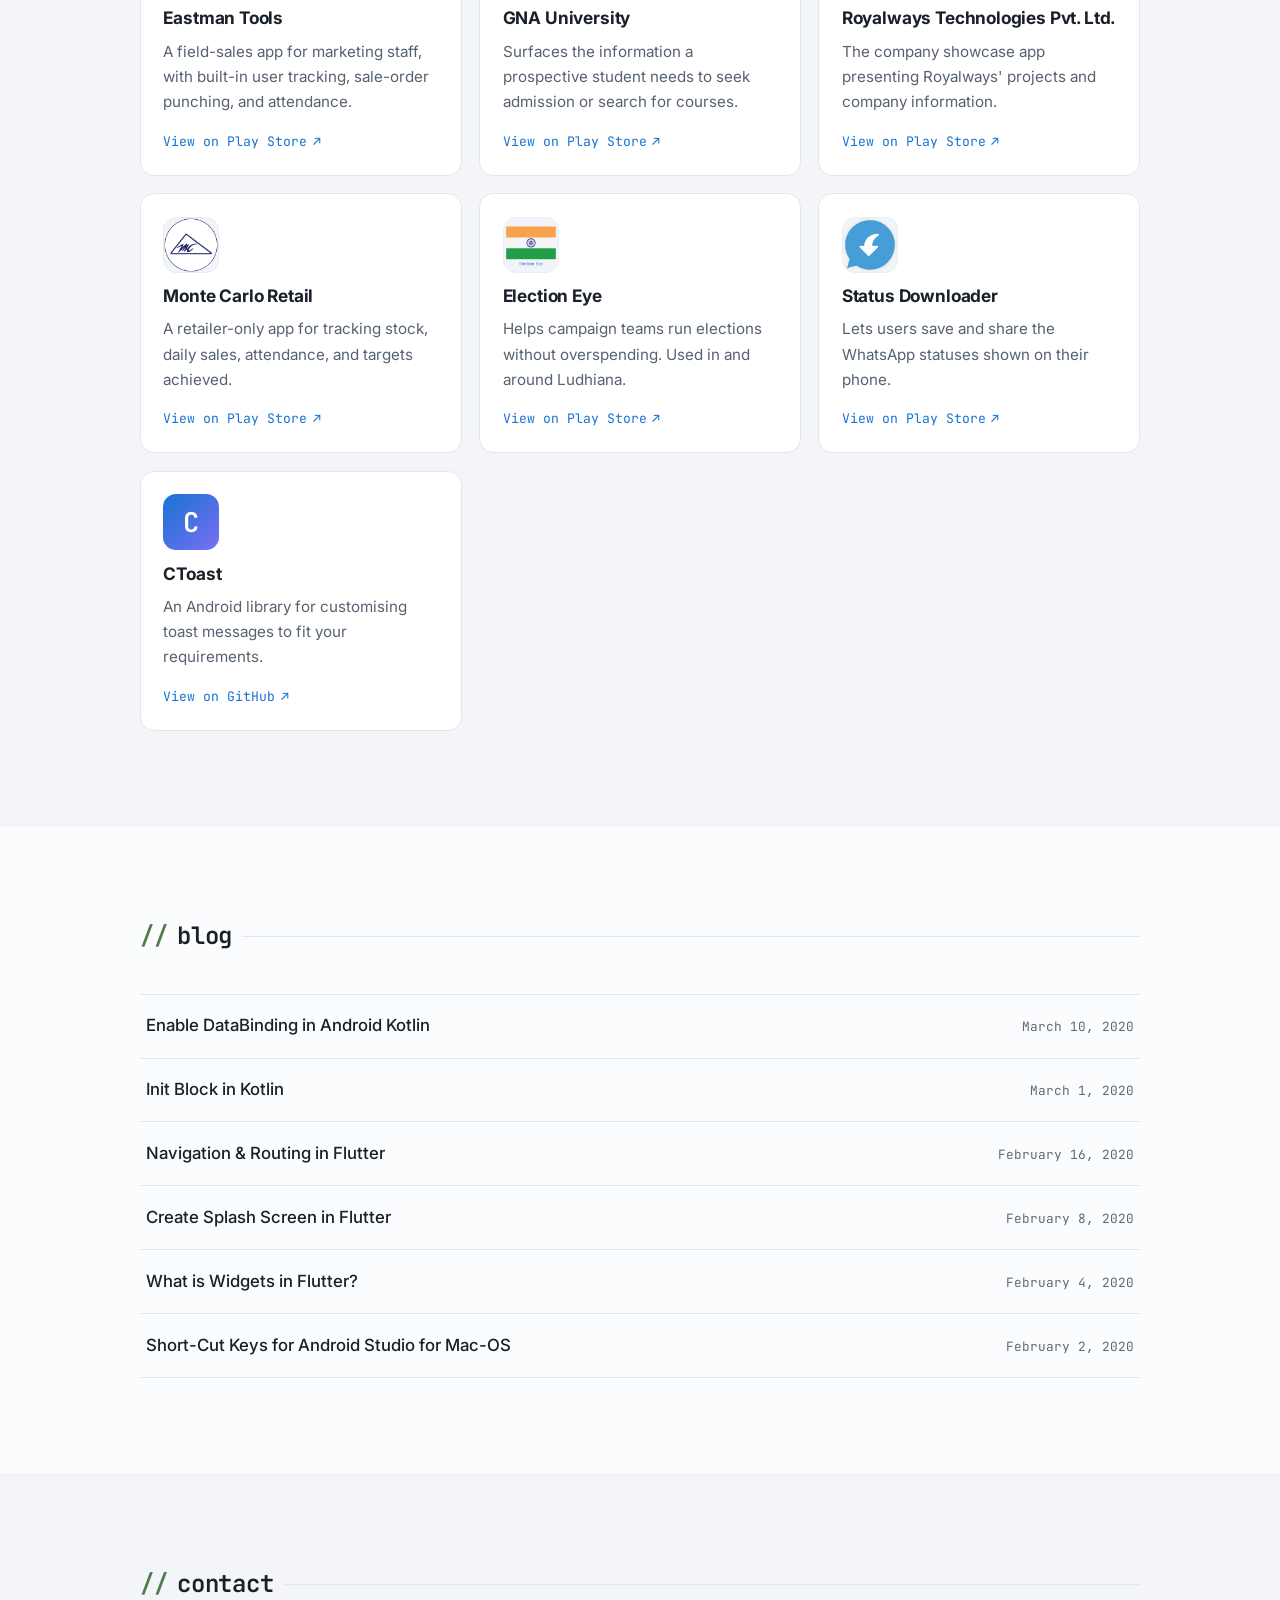
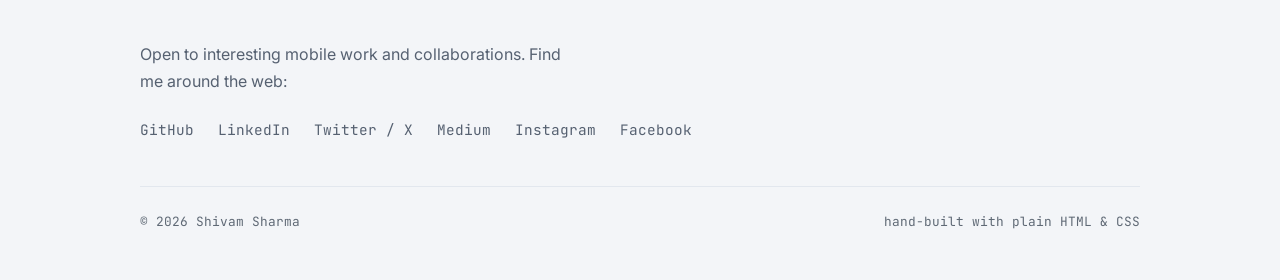
==== commit 8ba4d707: "update portfolio" ====
--- a/index.html
+++ b/index.html
@@ -11,6 +11,7 @@
   <meta name="theme-color" content="#0b0e13" media="(prefers-color-scheme: dark)" />
   <meta name="theme-color" content="#fbfcfd" media="(prefers-color-scheme: light)" />
   <link rel="icon" type="image/png" href="favicon.png" />
+  <link rel="manifest" href="manifest.json" />
 
   <!-- Open Graph -->
   <meta property="og:type" content="website" />
@@ -21,7 +22,7 @@
   <meta property="og:image:alt" content="Portrait of Shivam Sharma" />
 
   <!-- Twitter -->
-  <meta name="twitter:card" content="summary_large_image" />
+  <meta name="twitter:card" content="summary" />
   <meta name="twitter:title" content="Shivam Sharma — Android &amp; Flutter Developer" />
   <meta name="twitter:description" content="Android &amp; Flutter developer with 8+ years building mobile apps. Projects, writing, and contact." />
   <meta name="twitter:image" content="https://shivamsharma.dev/assets/img/profile.jpg" />
@@ -57,7 +58,6 @@
   <script>
     (function () {
       var root = document.documentElement;
-      root.classList.add("js");
       try {
         var saved = localStorage.getItem("theme");
         var theme = saved || (window.matchMedia("(prefers-color-scheme: light)").matches ? "light" : "dark");
@@ -262,37 +262,37 @@
         <h2 class="section__heading"><span class="comment">//</span> blog</h2>
         <ul class="posts">
           <li class="post reveal">
-            <a class="post__link" href="http://developertechie.com/2020/03/enable-databinding-in-android-kotlin/" target="_blank" rel="noopener">
+            <a class="post__link" href="http://web.archive.org/web/20200716034235/http://developertechie.com:80/2020/03/enable-databinding-in-android-kotlin/" target="_blank" rel="noopener">
               <span class="post__title">Enable DataBinding in Android Kotlin</span>
               <time class="post__date" datetime="2020-03-10">March 10, 2020</time>
             </a>
           </li>
           <li class="post reveal">
-            <a class="post__link" href="http://developertechie.com/2020/03/init-block-in-kotlin/" target="_blank" rel="noopener">
+            <a class="post__link" href="http://web.archive.org/web/20200615202041/http://developertechie.com:80/2020/03/init-block-in-kotlin/" target="_blank" rel="noopener">
               <span class="post__title">Init Block in Kotlin</span>
               <time class="post__date" datetime="2020-03-01">March 1, 2020</time>
             </a>
           </li>
           <li class="post reveal">
-            <a class="post__link" href="http://developertechie.com/2020/02/navigation-routing-in-flutter/" target="_blank" rel="noopener">
+            <a class="post__link" href="https://theshivamsharma.medium.com/navigation-routing-in-flutter-b2beb783cdf4" target="_blank" rel="noopener">
               <span class="post__title">Navigation &amp; Routing in Flutter</span>
               <time class="post__date" datetime="2020-02-16">February 16, 2020</time>
             </a>
           </li>
           <li class="post reveal">
-            <a class="post__link" href="http://developertechie.com/2020/02/create-splash-screen-in-flutter/" target="_blank" rel="noopener">
+            <a class="post__link" href="https://theshivamsharma.medium.com/create-splash-screen-in-flutter-b637f707dc17" target="_blank" rel="noopener">
               <span class="post__title">Create Splash Screen in Flutter</span>
               <time class="post__date" datetime="2020-02-08">February 8, 2020</time>
             </a>
           </li>
           <li class="post reveal">
-            <a class="post__link" href="http://developertechie.com/2020/02/what-is-widgets-in-flutter/" target="_blank" rel="noopener">
+            <a class="post__link" href="https://theshivamsharma.medium.com/what-is-widgets-in-flutter-d03721303c1d" target="_blank" rel="noopener">
               <span class="post__title">What is Widgets in Flutter?</span>
               <time class="post__date" datetime="2020-02-04">February 4, 2020</time>
             </a>
           </li>
           <li class="post reveal">
-            <a class="post__link" href="http://developertechie.com/2020/02/short-cut-keys-for-android-studio-for-mac-os/" target="_blank" rel="noopener">
+            <a class="post__link" href="https://theshivamsharma.medium.com/shortcut-keys-for-android-studio-macos-253fbd9d9940" target="_blank" rel="noopener">
               <span class="post__title">Short-Cut Keys for Android Studio for Mac-OS</span>
               <time class="post__date" datetime="2020-02-02">February 2, 2020</time>
             </a>
--- a/styles.css
+++ b/styles.css
@@ -15,7 +15,7 @@
 
   --text: #e7ebf2;
   --text-muted: #97a1b1;
-  --text-faint: #616b78;
+  --text-faint: #8b95a2;
 
   --accent: #58b7f5;        /* interactive: links, buttons, focus */
   --accent-strong: #7cc7f7;
@@ -42,7 +42,7 @@
 
   --text: #1a2029;
   --text-muted: #566171;
-  --text-faint: #8c96a4;
+  --text-faint: #5f6975;
 
   --accent: #1774d1;
   --accent-strong: #135fac;
@@ -185,6 +185,7 @@
 }
 .theme-toggle:hover { color: var(--accent); border-color: var(--accent); }
 .nav__links + .theme-toggle { margin-left: 1rem; }
+html:not(.js) .theme-toggle { display: none; }
 
 .theme-toggle__icon { grid-area: 1 / 1; }
 :root[data-theme="light"] .theme-toggle__icon--sun { display: none; }
@@ -340,7 +341,6 @@
   margin: 0;
   max-width: 46ch;
 }
-.about__bio strong { color: var(--accent); }
 
 .skills__label {
   font-family: var(--mono);
